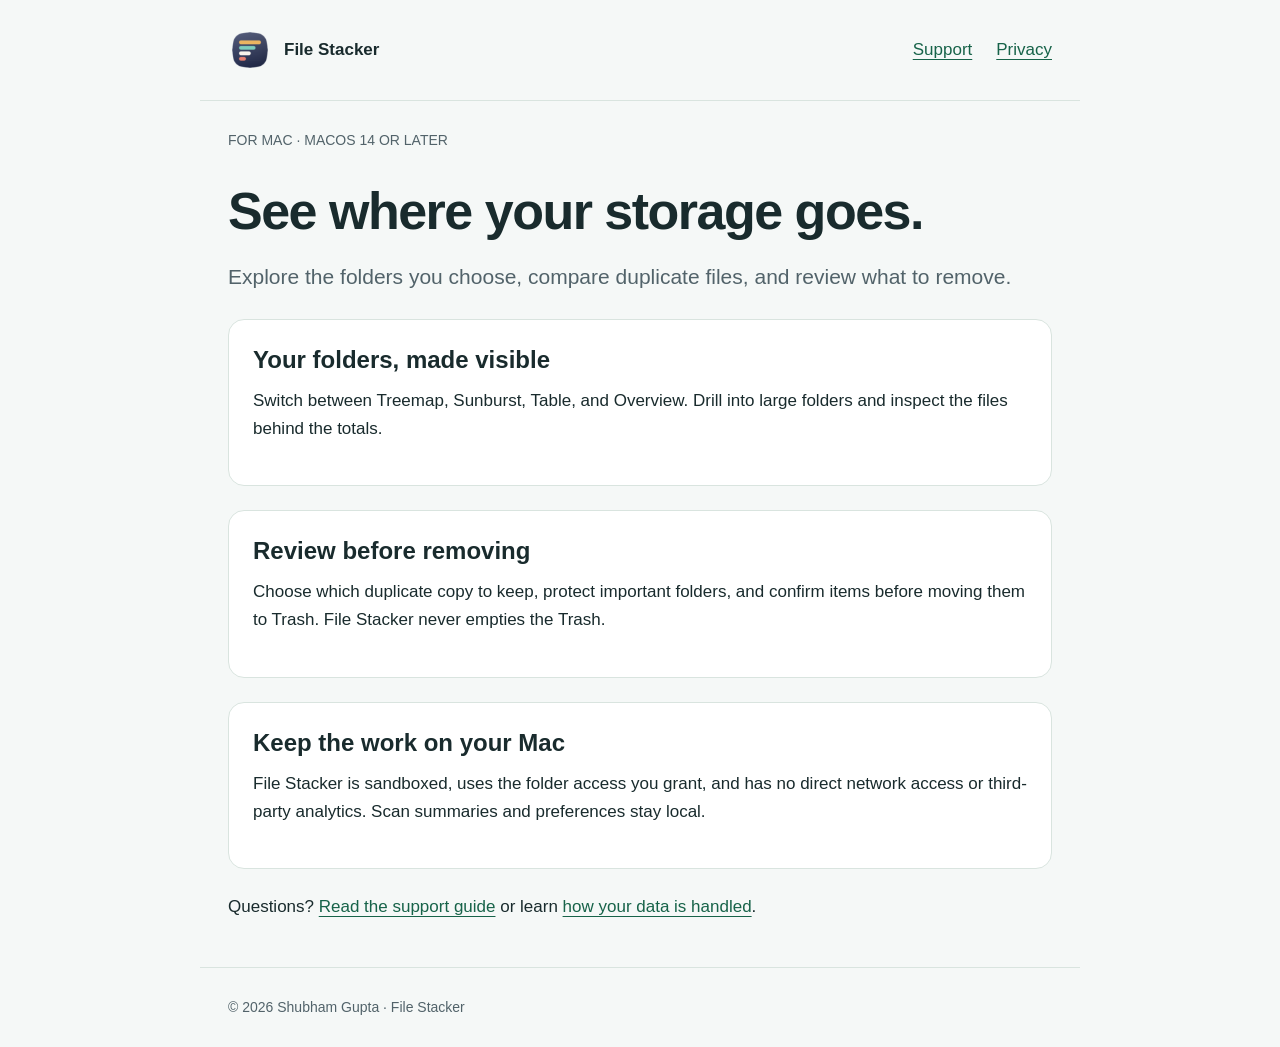
==== index.html @ 20ea05a3 "Publish File Stacker privacy and support pages Co-Authored-By: Claude Opus 5.5 (1M context) <noreply" ====
<!doctype html>
<html lang="en"><head><meta charset="utf-8"><meta name="viewport" content="width=device-width, initial-scale=1"><meta name="description" content="Explore folder sizes and review storage on your Mac with File Stacker."><title>File Stacker — Understand your storage</title><link rel="stylesheet" href="style.css"></head>
<body><header><a class="brand" href="index.html"><img src="icon.png" alt="">File Stacker</a><nav aria-label="Main"><a href="support.html">Support</a><a href="privacy.html">Privacy</a></nav></header>
<main><p class="eyebrow">FOR MAC · MACOS 14 OR LATER</p><h1>See where your storage goes.</h1><p class="lead">Explore the folders you choose, compare duplicate files, and review what to remove.</p>
<section class="card"><h2>Your folders, made visible</h2><p>Switch between Treemap, Sunburst, Table, and Overview. Drill into large folders and inspect the files behind the totals.</p></section>
<section class="card"><h2>Review before removing</h2><p>Choose which duplicate copy to keep, protect important folders, and confirm items before moving them to Trash. File Stacker never empties the Trash.</p></section>
<section class="card"><h2>Keep the work on your Mac</h2><p>File Stacker is sandboxed, uses the folder access you grant, and has no direct network access or third-party analytics. Scan summaries and preferences stay local.</p></section>
<p>Questions? <a href="support.html">Read the support guide</a> or learn <a href="privacy.html">how your data is handled</a>.</p></main><footer>© 2026 Shubham Gupta · File Stacker</footer></body></html>
---- style.css ----
:root { color-scheme: light dark; --ink: #192b2d; --muted: #52636a; --paper: #f5f8f7; --card: #fff; --line: #d9e4df; --accent: #176349; }
* { box-sizing: border-box; }
body { margin: 0; background: var(--paper); color: var(--ink); font: 17px/1.65 -apple-system, BlinkMacSystemFont, "Segoe UI", sans-serif; }
header, main, footer { max-width: 880px; margin: auto; padding: 28px; }
header { display: flex; justify-content: space-between; align-items: center; gap: 20px; flex-wrap: wrap; border-bottom: 1px solid var(--line); }
.brand { display: flex; align-items: center; gap: 12px; font-weight: 700; text-decoration: none; color: var(--ink); }
.brand img { width: 44px; height: 44px; }
nav { display: flex; gap: 24px; }
a { color: var(--accent); text-underline-offset: 4px; overflow-wrap: anywhere; }
a:focus-visible { outline: 3px solid var(--accent); outline-offset: 5px; }
h1 { font-size: clamp(34px, 6vw, 52px); line-height: 1.12; letter-spacing: -1.5px; margin: 30px 0 20px; }
h2 { font-size: 24px; line-height: 1.3; margin: 32px 0 12px; }
p { margin: 0 0 18px; }
.lead { font-size: 21px; color: var(--muted); }
.eyebrow, .meta { color: var(--muted); font-size: 14px; }
.card { padding: 24px; margin: 24px 0; border: 1px solid var(--line); border-radius: 16px; background: var(--card); }
.card h2 { margin-top: 0; }
li { margin-bottom: 10px; }
code { font-size: 14px; overflow-wrap: anywhere; }
footer { border-top: 1px solid var(--line); color: var(--muted); font-size: 14px; }
.preview { background: #fff2ca; color: #4a3804; text-align: center; padding: 8px 20px; }
@media (prefers-color-scheme: dark) { :root { --ink: #edf6f1; --muted: #b0c1b9; --paper: #13201c; --card: #1a2b24; --line: #334b40; --accent: #91ddba; } }
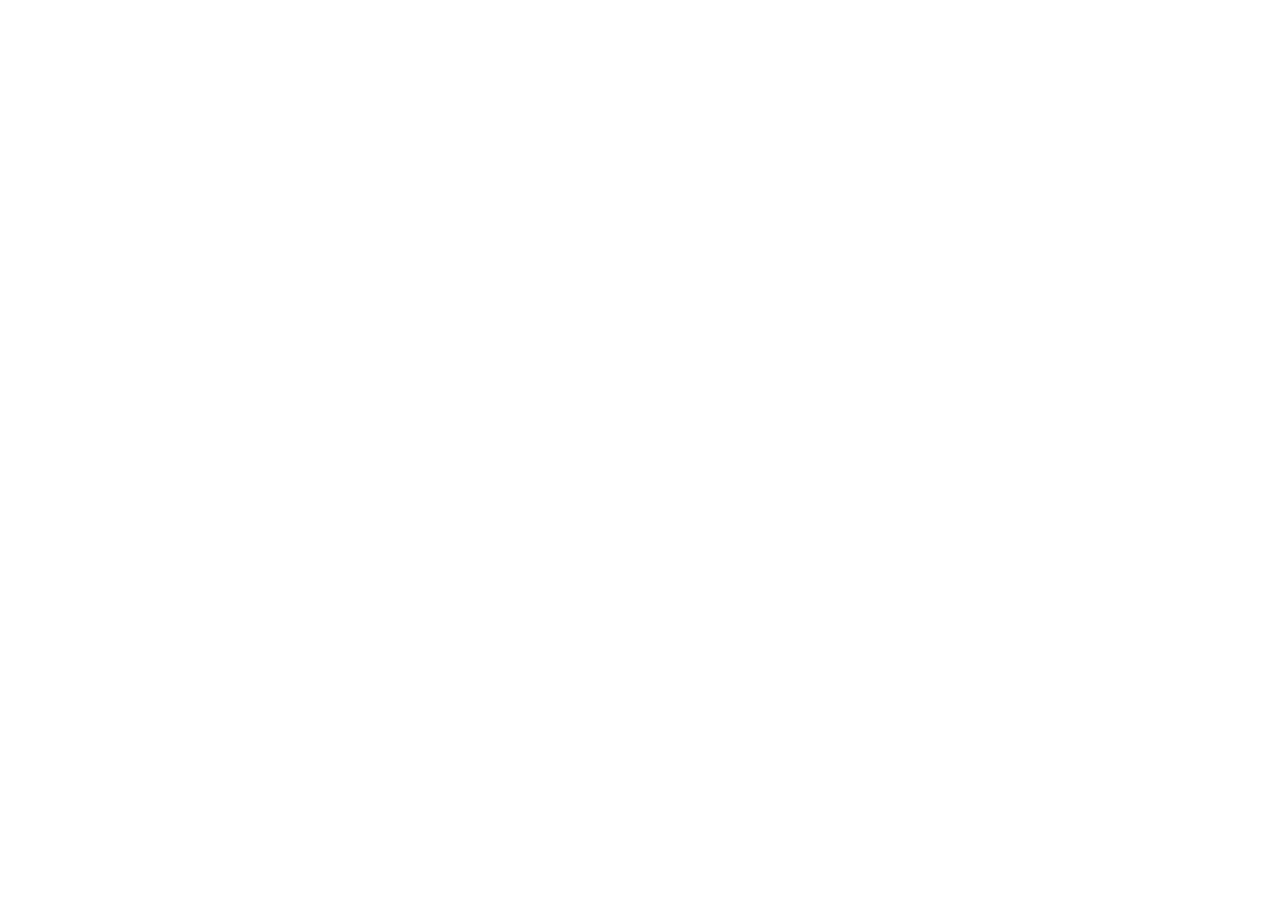
==== commit 7bce700f: "Home page now sends visitors straight to the Mac App Store listing Co-Authored-By: Claude Opus 5.5 <" ====
--- a/index.html
+++ b/index.html
@@ -1,8 +1,36 @@
 <!doctype html>
-<html lang="en"><head><meta charset="utf-8"><meta name="viewport" content="width=device-width, initial-scale=1"><meta name="description" content="Explore folder sizes and review storage on your Mac with File Stacker."><title>File Stacker — Understand your storage</title><link rel="stylesheet" href="style.css"></head>
-<body><header><a class="brand" href="index.html"><img src="icon.png" alt="">File Stacker</a><nav aria-label="Main"><a href="support.html">Support</a><a href="privacy.html">Privacy</a></nav></header>
-<main><p class="eyebrow">FOR MAC · MACOS 14 OR LATER</p><h1>See where your storage goes.</h1><p class="lead">Explore the folders you choose, compare duplicate files, and review what to remove.</p>
-<section class="card"><h2>Your folders, made visible</h2><p>Switch between Treemap, Sunburst, Table, and Overview. Drill into large folders and inspect the files behind the totals.</p></section>
-<section class="card"><h2>Review before removing</h2><p>Choose which duplicate copy to keep, protect important folders, and confirm items before moving them to Trash. File Stacker never empties the Trash.</p></section>
-<section class="card"><h2>Keep the work on your Mac</h2><p>File Stacker is sandboxed, uses the folder access you grant, and has no direct network access or third-party analytics. Scan summaries and preferences stay local.</p></section>
-<p>Questions? <a href="support.html">Read the support guide</a> or learn <a href="privacy.html">how your data is handled</a>.</p></main><footer>© 2026 Shubham Gupta · File Stacker</footer></body></html>
+<html lang="en">
+<head>
+<meta charset="utf-8">
+<meta name="viewport" content="width=device-width, initial-scale=1">
+<title>File Stacker — Mac App Store</title>
+<meta name="description" content="File Stacker shows what's filling your Mac as an interactive treemap. Get it on the Mac App Store.">
+<!-- The site's only job is to hand visitors to the App Store; privacy.html and support.html stay for the listing. -->
+<meta http-equiv="refresh" content="0; url=https://apps.apple.com/app/id6816327919">
+<link rel="canonical" href="https://apps.apple.com/app/id6816327919">
+<link rel="icon" href="icon.png">
+<script>location.replace("https://apps.apple.com/app/id6816327919")</script>
+<style>
+  :root { color-scheme: light dark; --ink: #18213a; --muted: #56607a; --paper: #f7f6f2; --accent: #2f6fd6; }
+  @media (prefers-color-scheme: dark) { :root { --ink: #eef0f6; --muted: #a9b0c4; --paper: #121726; --accent: #7aa7f5; } }
+  body { margin: 0; min-height: 100vh; display: grid; place-items: center; background: var(--paper); color: var(--ink);
+         font: 17px/1.5 -apple-system, BlinkMacSystemFont, "Segoe UI", sans-serif; text-align: center; padding: 24px; box-sizing: border-box; }
+  img { width: 96px; height: 96px; }
+  h1 { font-size: 28px; margin: 16px 0 4px; }
+  p { color: var(--muted); margin: 0 0 24px; }
+  a.button { display: inline-block; padding: 12px 22px; border-radius: 12px; background: var(--accent); color: #fff; font-weight: 600; text-decoration: none; }
+  a.button:focus-visible { outline: 3px solid var(--accent); outline-offset: 4px; }
+  footer { margin-top: 40px; font-size: 14px; }
+  footer a { color: var(--muted); }
+</style>
+</head>
+<body>
+<main>
+  <img src="icon.png" alt="">
+  <h1>File Stacker</h1>
+  <p>Opening the Mac App Store…</p>
+  <a class="button" href="https://apps.apple.com/app/id6816327919">View on the Mac App Store</a>
+  <footer><a href="support.html">Support</a> · <a href="privacy.html">Privacy</a></footer>
+</main>
+</body>
+</html>
